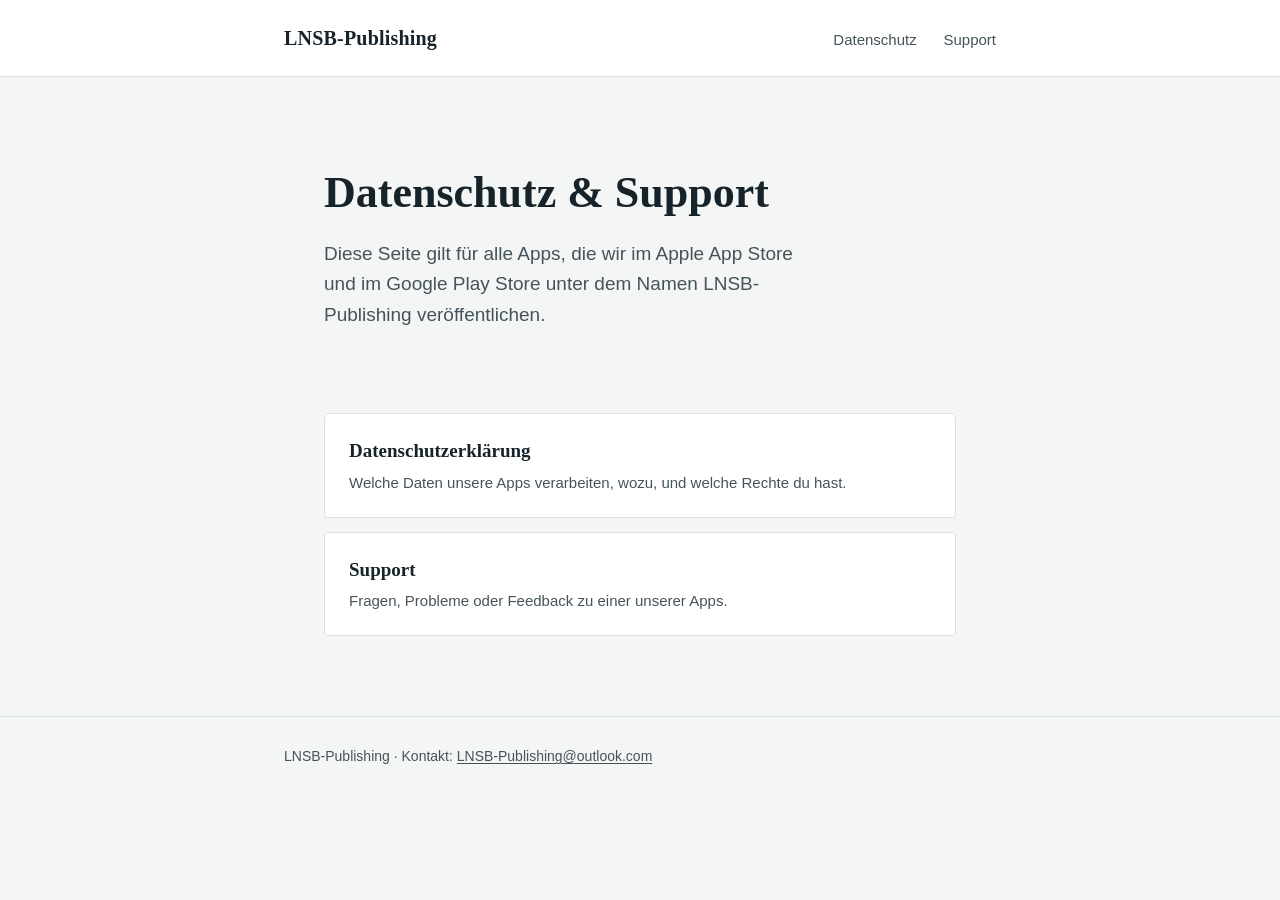
==== index.html @ 404e3808 "Add files via upload" ====
<!DOCTYPE html>
<html lang="de">
<head>
<meta charset="UTF-8">
<meta name="viewport" content="width=device-width, initial-scale=1">
<title>LNSB-Publishing – Datenschutz &amp; Support</title>
<meta name="description" content="Datenschutzerklärung und Support für alle Apps von LNSB-Publishing.">
<link rel="icon" href="data:,">
<link rel="stylesheet" href="style.css">
</head>
<body>

<header class="site-header">
  <div class="wrap">
    <a class="wordmark" href="index.html">LNSB-Publishing</a>
    <nav class="site-nav">
      <a href="privacy.html">Datenschutz</a>
      <a href="support.html">Support</a>
    </nav>
  </div>
</header>

<main>
  <div class="hero">
    <h1>Datenschutz &amp; Support</h1>
    <p>Diese Seite gilt für alle Apps, die wir im Apple App Store und im Google Play Store unter dem Namen LNSB-Publishing veröffentlichen.</p>
  </div>

  <div class="links">
    <a class="link-tile" href="privacy.html">
      <div class="title">Datenschutzerklärung</div>
      <div class="desc">Welche Daten unsere Apps verarbeiten, wozu, und welche Rechte du hast.</div>
    </a>
    <a class="link-tile" href="support.html">
      <div class="title">Support</div>
      <div class="desc">Fragen, Probleme oder Feedback zu einer unserer Apps.</div>
    </a>
  </div>
</main>

<footer class="site-footer">
  <div class="wrap">
    LNSB-Publishing · Kontakt: <a href="mailto:LNSB-Publishing@outlook.com">LNSB-Publishing@outlook.com</a>
  </div>
</footer>

</body>
</html>
---- style.css ----
:root {
  --bg: #F4F6F5;
  --paper: #FFFFFF;
  --ink: #16232A;
  --ink-soft: #45535A;
  --hairline: #DCE2E0;
  --accent: #1F6B63;
  --accent-soft: #E4EEEC;
}

* { box-sizing: border-box; }

html { -webkit-text-size-adjust: 100%; }

body {
  margin: 0;
  background: var(--bg);
  color: var(--ink);
  font-family: -apple-system, BlinkMacSystemFont, "Segoe UI", Roboto, Helvetica, Arial, sans-serif;
  font-size: 17px;
  line-height: 1.6;
  -webkit-font-smoothing: antialiased;
}

h1, h2, h3 {
  font-family: Georgia, "Iowan Old Style", "Times New Roman", serif;
  font-weight: 600;
  line-height: 1.25;
  color: var(--ink);
}

a { color: var(--accent); text-decoration-thickness: 1px; text-underline-offset: 2px; }
a:hover { text-decoration-thickness: 2px; }

/* ---------- Header / Footer ---------- */

.site-header {
  border-bottom: 1px solid var(--hairline);
  background: var(--paper);
}

.site-header .wrap {
  max-width: 760px;
  margin: 0 auto;
  padding: 22px 24px;
  display: flex;
  align-items: baseline;
  justify-content: space-between;
  gap: 16px;
  flex-wrap: wrap;
}

.wordmark {
  font-family: Georgia, "Iowan Old Style", "Times New Roman", serif;
  font-size: 20px;
  font-weight: 700;
  color: var(--ink);
  text-decoration: none;
  letter-spacing: 0.01em;
}

.site-nav a {
  margin-left: 22px;
  color: var(--ink-soft);
  font-size: 15px;
  text-decoration: none;
  border-bottom: 1px solid transparent;
  padding-bottom: 2px;
}

.site-nav a:hover,
.site-nav a[aria-current="page"] {
  color: var(--ink);
  border-bottom-color: var(--accent);
}

.site-footer {
  border-top: 1px solid var(--hairline);
  margin-top: 64px;
}

.site-footer .wrap {
  max-width: 760px;
  margin: 0 auto;
  padding: 28px 24px 48px;
  color: var(--ink-soft);
  font-size: 14px;
}

.site-footer a { color: var(--ink-soft); }

/* ---------- Document layout (privacy / support) ---------- */

main.doc {
  max-width: 680px;
  margin: 0 auto;
  padding: 56px 24px 40px;
}

main.doc .eyebrow {
  color: var(--accent);
  font-size: 15px;
  margin: 0 0 6px;
}

main.doc h1 {
  font-size: 34px;
  margin: 0 0 8px;
}

main.doc .updated {
  color: var(--ink-soft);
  font-size: 14px;
  margin: 0 0 40px;
}

main.doc .lede {
  font-size: 18px;
  color: var(--ink-soft);
  margin-bottom: 40px;
}

main.doc section {
  padding: 28px 0;
  border-top: 1px solid var(--hairline);
}

main.doc section:first-of-type { border-top: none; padding-top: 0; }

main.doc h2 {
  font-size: 21px;
  margin: 0 0 4px;
  display: flex;
  gap: 12px;
  align-items: baseline;
}

main.doc h2 .num {
  font-family: -apple-system, BlinkMacSystemFont, "Segoe UI", Roboto, Helvetica, Arial, sans-serif;
  font-weight: 600;
  color: var(--accent);
  font-size: 16px;
}

main.doc h3 {
  font-size: 17px;
  margin: 20px 0 6px;
}

main.doc p { margin: 12px 0; }
main.doc ul { margin: 12px 0; padding-left: 22px; }
main.doc li { margin: 6px 0; }

.callout {
  background: var(--accent-soft);
  border-left: 3px solid var(--accent);
  padding: 14px 18px;
  border-radius: 2px;
  font-size: 15px;
  color: var(--ink);
  margin: 20px 0;
}

.note {
  font-size: 14px;
  color: var(--ink-soft);
  font-style: italic;
}

table.data-table {
  width: 100%;
  border-collapse: collapse;
  margin: 16px 0;
  font-size: 15px;
}

table.data-table th, table.data-table td {
  text-align: left;
  padding: 10px 12px;
  border-bottom: 1px solid var(--hairline);
  vertical-align: top;
}

table.data-table th {
  color: var(--ink-soft);
  font-weight: 600;
  font-size: 13px;
  text-transform: none;
}

/* ---------- Homepage ---------- */

.hero {
  max-width: 680px;
  margin: 0 auto;
  padding: 88px 24px 40px;
}

.hero h1 {
  font-size: 44px;
  margin: 0 0 18px;
}

.hero p {
  font-size: 19px;
  color: var(--ink-soft);
  max-width: 46ch;
}

.links {
  max-width: 680px;
  margin: 24px auto 80px;
  padding: 0 24px;
  display: grid;
  gap: 14px;
}

.link-tile {
  display: block;
  padding: 22px 24px;
  background: var(--paper);
  border: 1px solid var(--hairline);
  border-radius: 4px;
  text-decoration: none;
  color: var(--ink);
  transition: border-color 0.15s ease;
}

.link-tile:hover { border-color: var(--accent); }

.link-tile .title {
  font-family: Georgia, "Iowan Old Style", "Times New Roman", serif;
  font-size: 19px;
  font-weight: 700;
  margin-bottom: 4px;
}

.link-tile .desc {
  color: var(--ink-soft);
  font-size: 15px;
}

@media (max-width: 480px) {
  .hero h1 { font-size: 34px; }
  main.doc h1 { font-size: 28px; }
  .site-nav a { margin-left: 14px; }
}
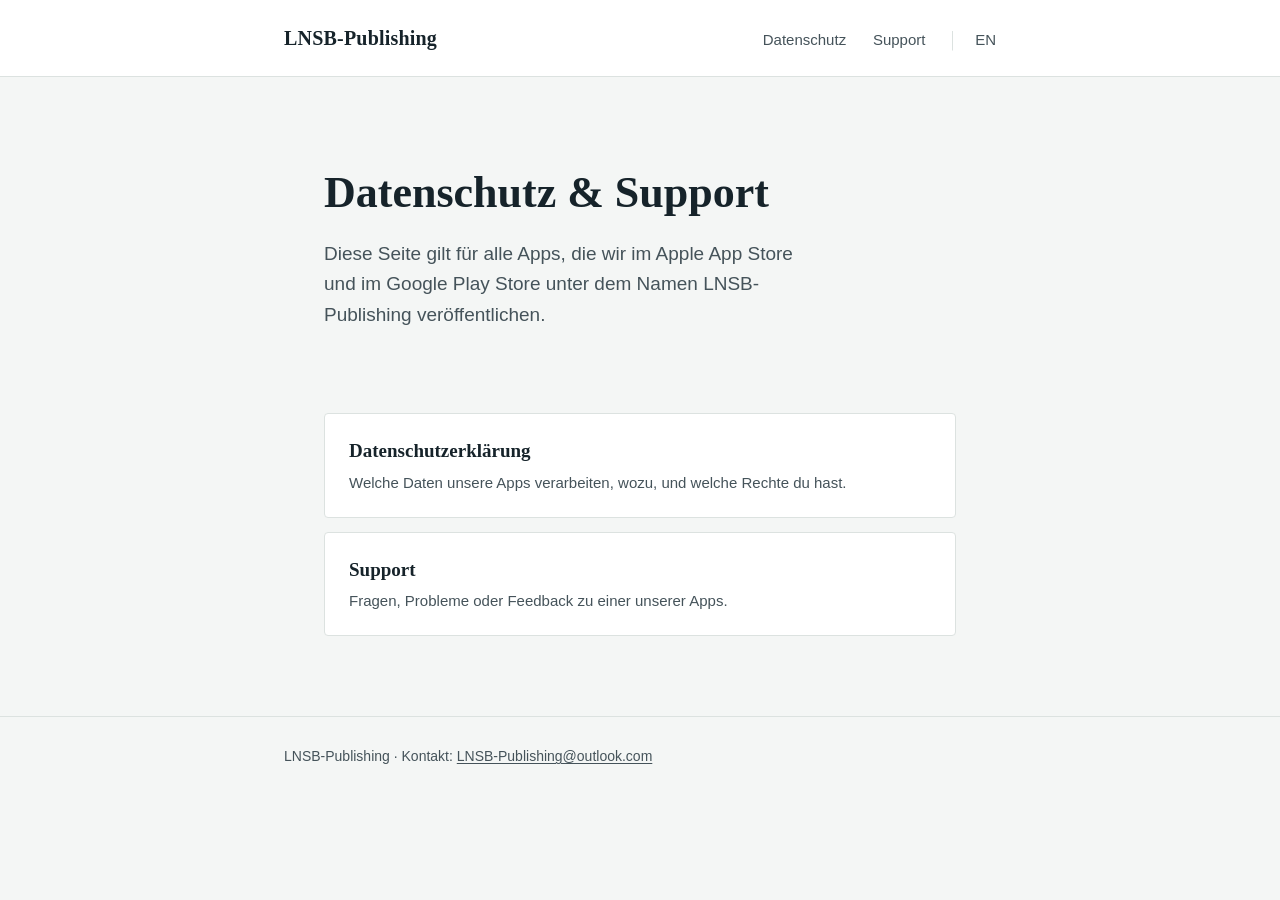
==== commit e0ce911c: "Add English translation of the website under /en/ Adds English versions of the homepage, privacy pol" ====
--- a/index.html
+++ b/index.html
@@ -16,6 +16,7 @@
     <nav class="site-nav">
       <a href="privacy.html">Datenschutz</a>
       <a href="support.html">Support</a>
+      <a class="lang-switch" href="en/index.html" hreflang="en">EN</a>
     </nav>
   </div>
 </header>
--- a/style.css
+++ b/style.css
@@ -74,6 +74,12 @@
   border-bottom-color: var(--accent);
 }
 
+.site-nav a.lang-switch {
+  margin-left: 22px;
+  padding-left: 22px;
+  border-left: 1px solid var(--hairline);
+}
+
 .site-footer {
   border-top: 1px solid var(--hairline);
   margin-top: 64px;
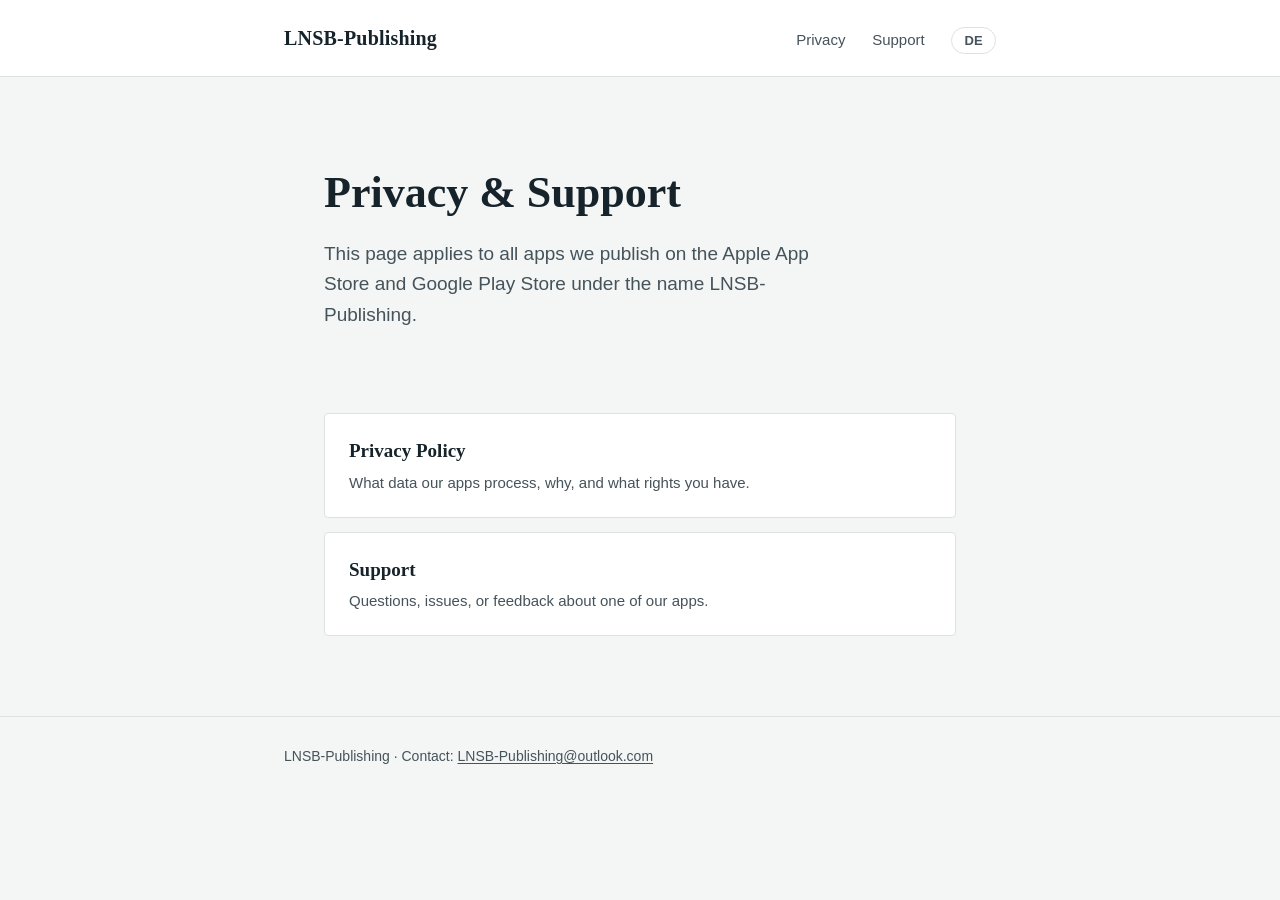
==== commit b91dd4d7: "Make English the default language, move German to /de/ The root pages (index.html, privacy.html, sup" ====
--- a/index.html
+++ b/index.html
@@ -1,10 +1,10 @@
 <!DOCTYPE html>
-<html lang="de">
+<html lang="en">
 <head>
 <meta charset="UTF-8">
 <meta name="viewport" content="width=device-width, initial-scale=1">
-<title>LNSB-Publishing – Datenschutz &amp; Support</title>
-<meta name="description" content="Datenschutzerklärung und Support für alle Apps von LNSB-Publishing.">
+<title>LNSB-Publishing – Privacy &amp; Support</title>
+<meta name="description" content="Privacy policy and support for all apps by LNSB-Publishing.">
 <link rel="icon" href="data:,">
 <link rel="stylesheet" href="style.css">
 </head>
@@ -14,34 +14,34 @@
   <div class="wrap">
     <a class="wordmark" href="index.html">LNSB-Publishing</a>
     <nav class="site-nav">
-      <a href="privacy.html">Datenschutz</a>
+      <a href="privacy.html">Privacy</a>
       <a href="support.html">Support</a>
-      <a class="lang-switch" href="en/index.html" hreflang="en">EN</a>
+      <a class="lang-switch" href="de/index.html" hreflang="de">DE</a>
     </nav>
   </div>
 </header>
 
 <main>
   <div class="hero">
-    <h1>Datenschutz &amp; Support</h1>
-    <p>Diese Seite gilt für alle Apps, die wir im Apple App Store und im Google Play Store unter dem Namen LNSB-Publishing veröffentlichen.</p>
+    <h1>Privacy &amp; Support</h1>
+    <p>This page applies to all apps we publish on the Apple App Store and Google Play Store under the name LNSB-Publishing.</p>
   </div>
 
   <div class="links">
     <a class="link-tile" href="privacy.html">
-      <div class="title">Datenschutzerklärung</div>
-      <div class="desc">Welche Daten unsere Apps verarbeiten, wozu, und welche Rechte du hast.</div>
+      <div class="title">Privacy Policy</div>
+      <div class="desc">What data our apps process, why, and what rights you have.</div>
     </a>
     <a class="link-tile" href="support.html">
       <div class="title">Support</div>
-      <div class="desc">Fragen, Probleme oder Feedback zu einer unserer Apps.</div>
+      <div class="desc">Questions, issues, or feedback about one of our apps.</div>
     </a>
   </div>
 </main>
 
 <footer class="site-footer">
   <div class="wrap">
-    LNSB-Publishing · Kontakt: <a href="mailto:LNSB-Publishing@outlook.com">LNSB-Publishing@outlook.com</a>
+    LNSB-Publishing · Contact: <a href="mailto:LNSB-Publishing@outlook.com">LNSB-Publishing@outlook.com</a>
   </div>
 </footer>
 
--- a/style.css
+++ b/style.css
@@ -76,8 +76,20 @@
 
 .site-nav a.lang-switch {
   margin-left: 22px;
-  padding-left: 22px;
-  border-left: 1px solid var(--hairline);
+  padding: 5px 12px;
+  border: 1px solid var(--hairline);
+  border-radius: 20px;
+  color: var(--ink-soft);
+  font-size: 13px;
+  font-weight: 600;
+  letter-spacing: 0.02em;
+  text-transform: uppercase;
+}
+
+.site-nav a.lang-switch:hover {
+  color: var(--paper);
+  background: var(--accent);
+  border-color: var(--accent);
 }
 
 .site-footer {
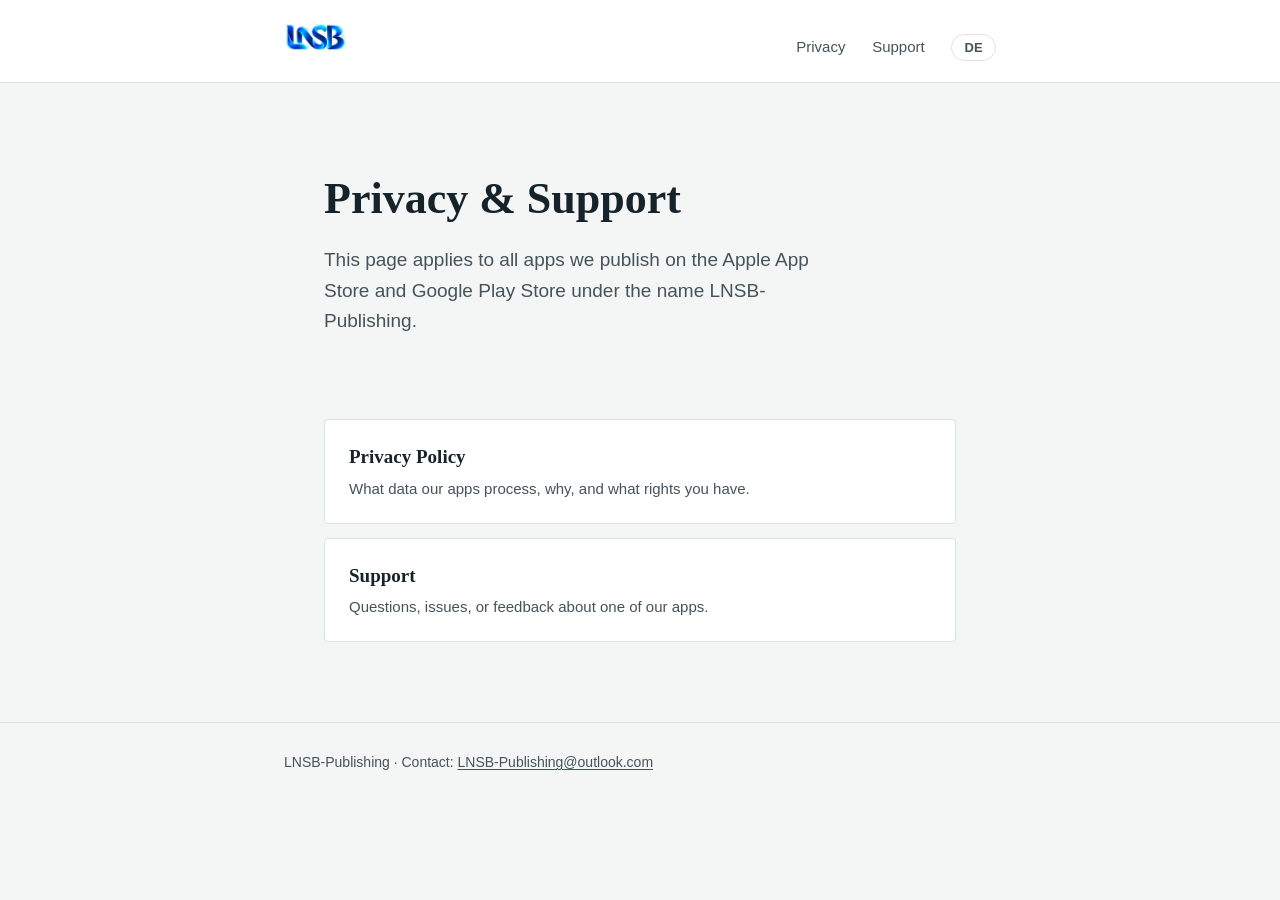
==== commit 85edba56: "Add LNSB logo to site header and favicon Removes the white background from the uploaded logo-lnsb.jp" ====
--- a/index.html
+++ b/index.html
@@ -5,14 +5,14 @@
 <meta name="viewport" content="width=device-width, initial-scale=1">
 <title>LNSB-Publishing – Privacy &amp; Support</title>
 <meta name="description" content="Privacy policy and support for all apps by LNSB-Publishing.">
-<link rel="icon" href="data:,">
+<link rel="icon" type="image/png" href="favicon.png">
 <link rel="stylesheet" href="style.css">
 </head>
 <body>
 
 <header class="site-header">
   <div class="wrap">
-    <a class="wordmark" href="index.html">LNSB-Publishing</a>
+    <a class="wordmark" href="index.html"><img src="logo-lnsb.png" alt="LNSB-Publishing" height="30"></a>
     <nav class="site-nav">
       <a href="privacy.html">Privacy</a>
       <a href="support.html">Support</a>
--- a/style.css
+++ b/style.css
@@ -51,12 +51,20 @@
 }
 
 .wordmark {
+  display: inline-flex;
+  align-items: center;
   font-family: Georgia, "Iowan Old Style", "Times New Roman", serif;
   font-size: 20px;
   font-weight: 700;
   color: var(--ink);
   text-decoration: none;
   letter-spacing: 0.01em;
+}
+
+.wordmark img {
+  display: block;
+  height: 30px;
+  width: auto;
 }
 
 .site-nav a {
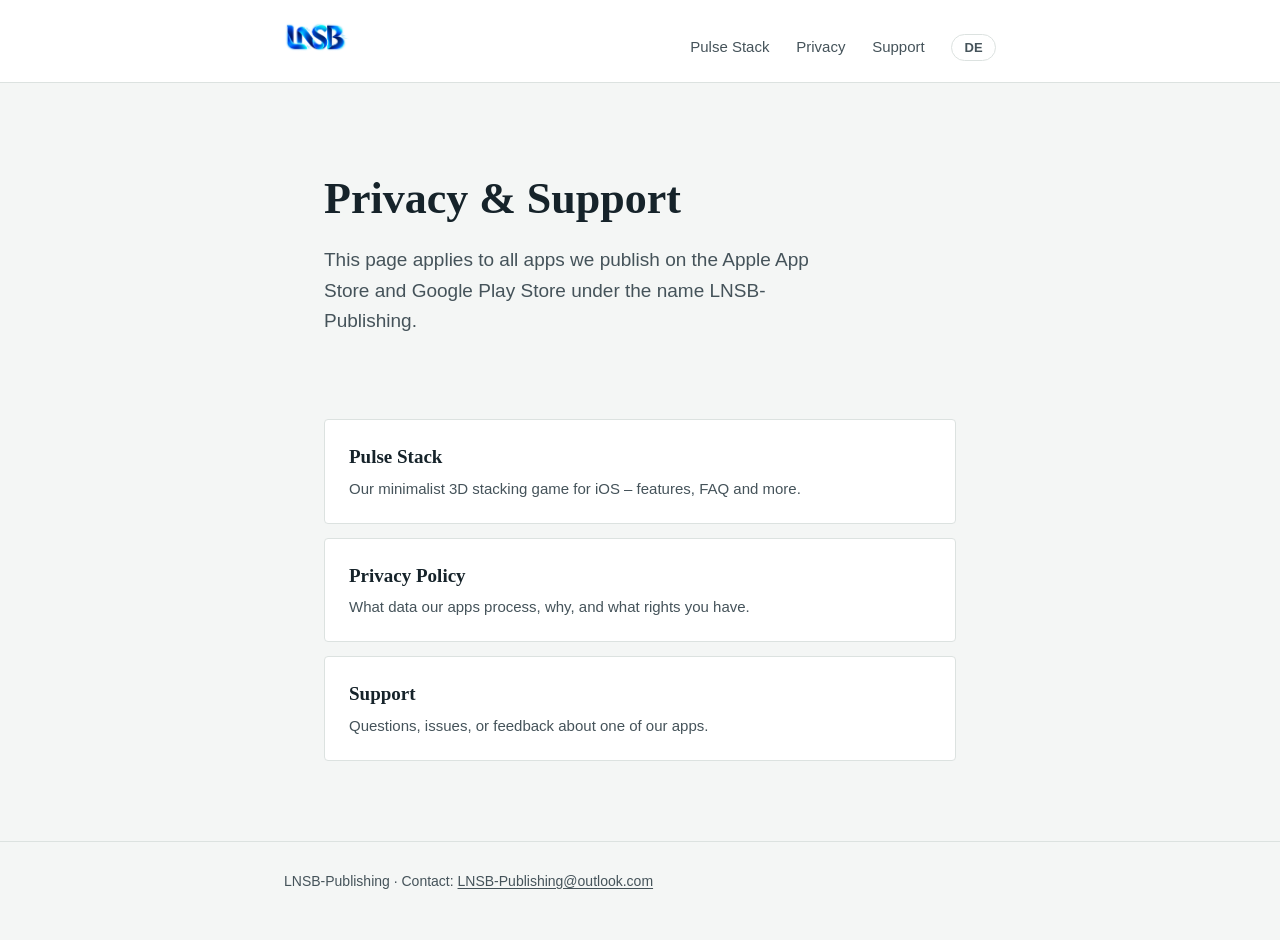
==== commit 9e06ac9d: "Add link to Pulse Stack and its description" ====
--- a/index.html
+++ b/index.html
@@ -14,6 +14,7 @@
   <div class="wrap">
     <a class="wordmark" href="index.html"><img src="logo-lnsb.png" alt="LNSB-Publishing" height="30"></a>
     <nav class="site-nav">
+      <a href="marketing.html">Pulse Stack</a>
       <a href="privacy.html">Privacy</a>
       <a href="support.html">Support</a>
       <a class="lang-switch" href="de/index.html" hreflang="de">DE</a>
@@ -28,6 +29,10 @@
   </div>
 
   <div class="links">
+    <a class="link-tile" href="marketing.html">
+      <div class="title">Pulse Stack</div>
+      <div class="desc">Our minimalist 3D stacking game for iOS – features, FAQ and more.</div>
+    </a>
     <a class="link-tile" href="privacy.html">
       <div class="title">Privacy Policy</div>
       <div class="desc">What data our apps process, why, and what rights you have.</div>
